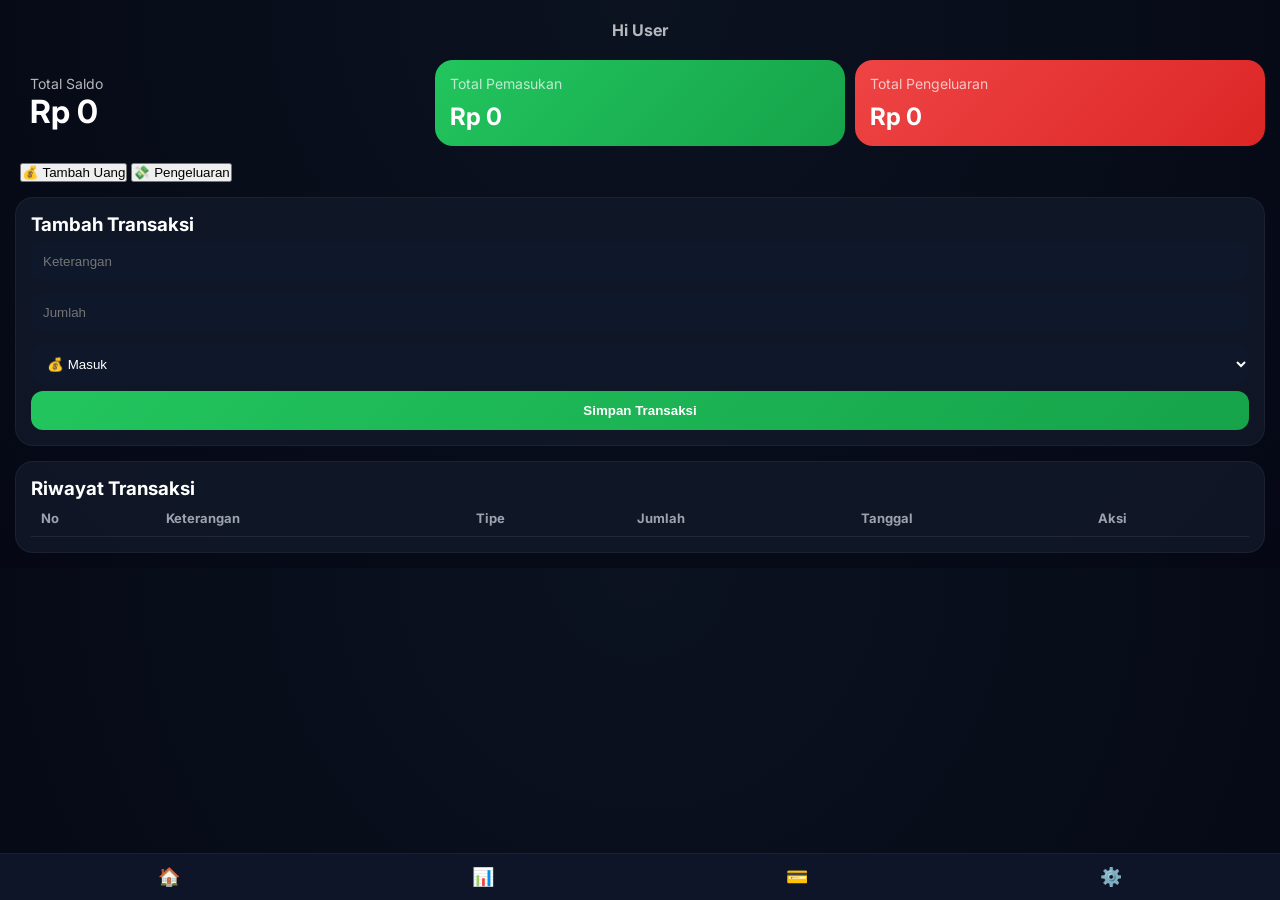
==== cash-flow.html @ ba5b5140 "edit index" ====
<!DOCTYPE html>
<html lang="en">
<head>
    <meta charset="UTF-8">
    <meta name="viewport" content="width=device-width, initial-scale=1.0">
    <title>Cash Flow Pro</title>

    <link rel="stylesheet" href="cash-flow.css">

    <link href="https://fonts.googleapis.com/css2?family=Inter:wght@400;600;700&display=swap" rel="stylesheet">

</head>

<body>

<!-- TOP HEADER -->
<div class="top-bar">
    <h2 id="nama-user">Hi User</h2>
</div>

<!-- BALANCE CARD -->
    <!-- SUMMARY -->
<div class="summary-box">
    <div class="summary-card total"><p>Total Saldo</p>
        <h1 id="saldo">Rp 0</h1>

    </div>
    
    <div class="summary-card masuk"><p>Total Pemasukan</p>
        <h2 id="total-masuk">Rp 0</h2>

    </div>

    <div class="summary-card keluar"><p>Total Pengeluaran</p>
         <h2 id="total-keluar"> Rp 0</h2>

    </div>
    

</div> 

<!-- QUICK ACTION (FIXED UX) -->
<div class="quick-action">

    <button onclick="setMode('masuk')">
        💰 Tambah Uang
    </button>

    <button onclick="setMode('keluar')">
        💸 Pengeluaran
    </button>

</div>

<!-- FORM -->
<div class="card form-box">

    <h3 id="form-title">Tambah Transaksi</h3>

    <form id="cashForm">

        <input
            type="text"
            id="keterangan"
            placeholder="Keterangan"
            required
        >

        <input
            type="number"
            id="jumlah"
            placeholder="Jumlah"
            required
        >

        <select id="tipe">
            <option value="masuk">💰 Masuk</option>
            <option value="keluar">💸 Keluar</option>
        </select>

        <button type="submit">
            Simpan Transaksi
        </button>

    </form>

</div>

<!-- LIST -->
<div class="card list-box">

    <h3>Riwayat Transaksi</h3>

    <table>

        <thead>
            <tr>
                <th>No</th>
                <th>Keterangan</th>
                <th>Tipe</th>
                <th>Jumlah</th>
                <th>Tanggal</th>
                <th>Aksi</th>
            </tr>
        </thead>

        <tbody id="data-transaksi"></tbody>

    </table>

</div>

<!-- BOTTOM NAV -->
<div class="bottom-nav">

    <button id="home">🏠</button>
    <button>📊</button>
    <button>💳</button>
    <button>⚙️</button>

</div>

<script src="cash-flow.js"></script>

</body>
</html>
---- cash-flow.css ----
/* RESET */
* {
    margin: 0;
    padding: 0;
    box-sizing: border-box;
}

/* BODY */
body {
    font-family: 'Inter', sans-serif;
    background: radial-gradient(circle at top, #0b1220, #050814);
    color: white;
}

/* NAVBAR */
.navbar-container {
    background: rgba(255,255,255,0.04);
    backdrop-filter: blur(12px);
    padding: 12px;
    border-bottom: 1px solid rgba(255,255,255,0.05);
}

.navbar-ul {
    display: flex;
    justify-content: center;
    gap: 12px;
    list-style: none;
}

.navbar-li a {
    text-decoration: none;
    color: white;
    padding: 8px 14px;
    border-radius: 12px;
    transition: 0.3s;
}

.navbar-li a:hover {
    background: linear-gradient(135deg, #38bdf8, #2563eb);
    color: black;
}

/* CONTAINER */
.container {
    width: 95%;
    max-width: 520px;
    margin: auto;
    padding-bottom: 90px;
}

.top-bar {
    text-align: center;
    margin: 20px;
}
    }

.balance-card{
    margin-left: 20px
}

.quick-action{
    margin-left: 20px
}
/* USER */
#nama-user {
    margin: 15px;
    font-size: 16px;
    opacity: 0.7;
}

/* SALDO CARD */
.saldo {
    margin: 15px;
    padding: 22px;
    border-radius: 22px;
    background: linear-gradient(135deg, #2563eb, #1d4ed8);
    box-shadow: 0 10px 30px rgba(37, 99, 235, 0.3);
}
.total-masuk{
    margin: 15px;
    padding: 22px;
    border-radius: 22px;
    background: linear-gradient(135deg, #22c55e, #16a34a);
    box-shadow: 0 10px 30px rgba(34, 197, 94, 0.3);
}
.total-keluar{
    margin: 15px;
    padding: 22px;
    border-radius: 22px;
    background: linear-gradient(135deg, #ef4444, #dc2626);
    box-shadow: 0 10px 30px rgba(239, 68, 68, 0.3);
}
.saldo h1 {
    font-size: 34px;
    margin-top: 10px;
}
/* SUMMARY */
.summary-box {
    display: flex;
    gap: 10px;
    margin: 15px;
}

.summary-card {
    flex: 1;
    padding: 15px;
    border-radius: 18px;
}

.summary-card p {
    opacity: 0.7;
    font-size: 14px;
}

.summary-card h2 {
    margin-top: 10px;
}

/* PEMASUKAN */
.masuk {
    background: linear-gradient(135deg,#22c55e,#16a34a);
}

/* PENGELUARAN */
.keluar {
    background: linear-gradient(135deg,#ef4444,#dc2626);
}

/* CARD GENERAL */
.card {
    margin: 15px;
    padding: 15px;
    background: rgba(17, 24, 39, 0.9);
    border-radius: 18px;
    border: 1px solid rgba(255,255,255,0.05);
}

/* FORM CARD */
.form-box input,
.form-box select {
    width: 100%;
    padding: 12px;
    margin: 6px 0;
    border-radius: 12px;
    border: none;
    outline: none;
    background: #0f172a;
    color: white;
}

/* MAIN BUTTON (SUBMIT ONLY) */
.form-box button {
    width: 100%;
    padding: 12px;
    border-radius: 12px;
    border: none;
    background: linear-gradient(135deg, #22c55e, #16a34a);
    color: white;
    font-weight: bold;
    cursor: pointer;
    transition: 0.3s;
}

.form-box button:hover {
    transform: translateY(-2px);
}

/* TABLE */
table {
    width: 100%;
    border-collapse: collapse;
    font-size: 13px;
}

th, td {
    padding: 10px;
    border-bottom: 1px solid rgba(255,255,255,0.08);
}

th {
    color: #9ca3af;
    text-align: left;
}

/* ACTION BUTTONS (FIX SEPARATE STYLE) */
td button {
    padding: 6px 10px;
    border-radius: 8px;
    border: none;
    font-size: 12px;
    margin: 2px;
    cursor: pointer;
}

/* DELETE */
td button:first-child {
    background: #ef4444;
    color: white;
}

/* EDIT */
td button:last-child {
    background: #3b82f6;
    color: white;
}

/* BOTTOM NAV */
.bottom-nav {
    position: fixed;
    bottom: 0;
    width: 100%;
    background: rgba(15, 23, 42, 0.95);
    backdrop-filter: blur(12px);
    display: flex;
    justify-content: space-around;
    padding: 12px;
    border-top: 1px solid rgba(255,255,255,0.05);
}

.bottom-nav button {
    background: none;
    border: none;
    color: white;
    font-size: 18px;
    transition: 0.2s;
    cursor: pointer;
}

.bottom-nav button:hover {
    transform: scale(1.2);
}

/* RESPONSIVE */
@media (max-width: 600px) {

    .saldo h1 {
        font-size: 28px;
    }

    .navbar-ul {
        flex-direction: column;
        text-align: center;
    }
}
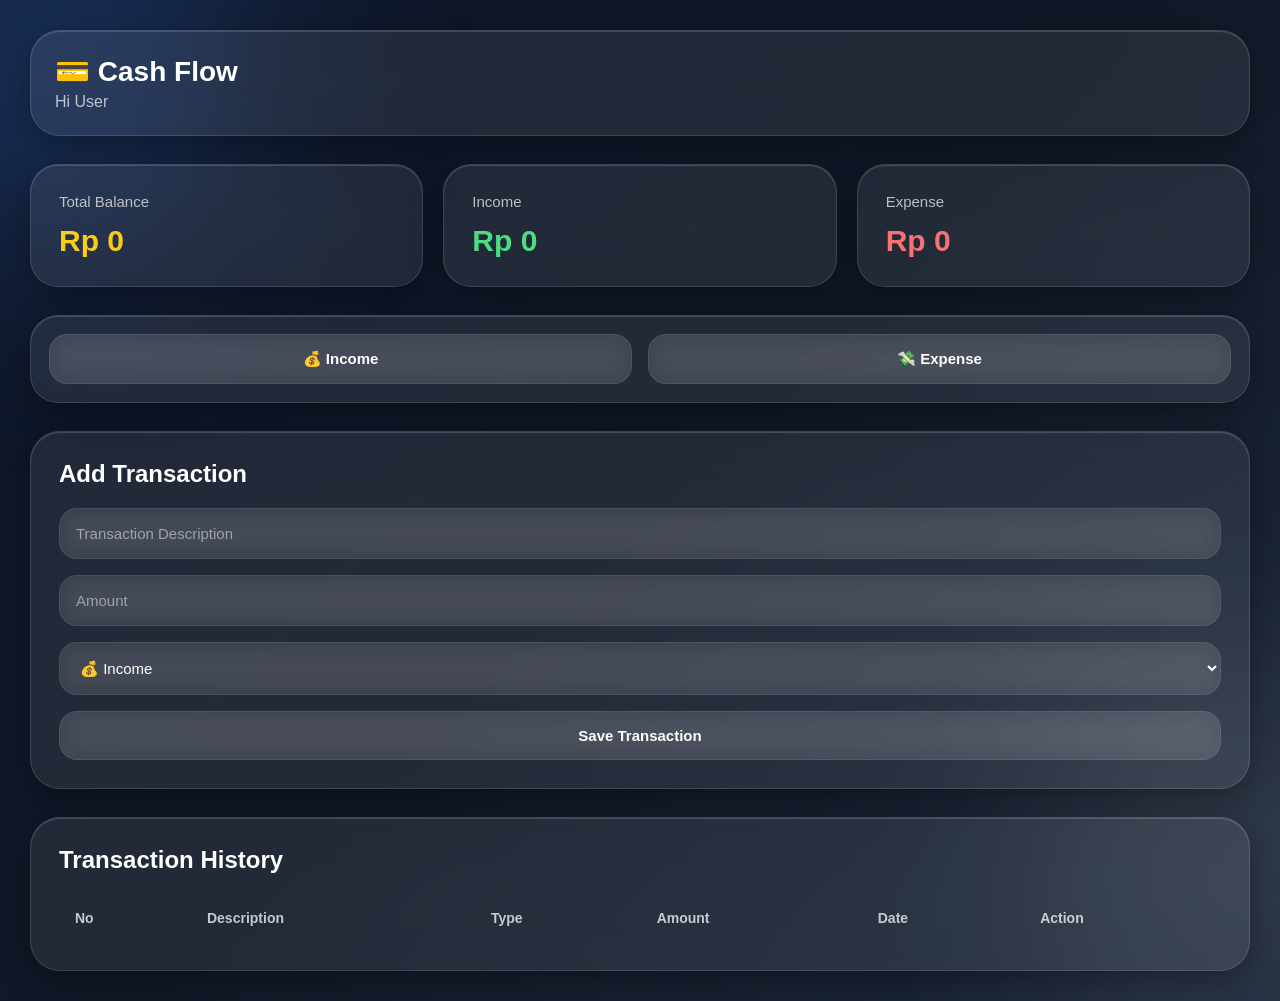
==== commit b9dae2ac: "ui" ====
--- a/cash-flow.html
+++ b/cash-flow.html
@@ -2,125 +2,192 @@
 <html lang="en">
 <head>
     <meta charset="UTF-8">
-    <meta name="viewport" content="width=device-width, initial-scale=1.0">
-    <title>Cash Flow Pro</title>
 
-    <link rel="stylesheet" href="cash-flow.css">
+    <meta
+        name="viewport"
+        content="width=device-width, initial-scale=1.0"
+    >
 
-    <link href="https://fonts.googleapis.com/css2?family=Inter:wght@400;600;700&display=swap" rel="stylesheet">
+    <title>Cash Flow</title>
+
+    <link
+        rel="stylesheet"
+        href="cash-flow.css"
+    >
+
+    <link
+        href="https://fonts.googleapis.com/css2?family=Inter:wght@400;500;600;700&display=swap"
+        rel="stylesheet"
+    >
 
 </head>
 
 <body>
 
-<!-- TOP HEADER -->
-<div class="top-bar">
-    <h2 id="nama-user">Hi User</h2>
-</div>
+    <!-- HEADER -->
+    <header class="top-bar">
 
-<!-- BALANCE CARD -->
+        <div>
+
+            <h2>
+                💳 Cash Flow
+            </h2>
+
+            <p id="nama-user">
+                Hi User
+            </p>
+
+        </div>
+
+    </header>
+
     <!-- SUMMARY -->
-<div class="summary-box">
-    <div class="summary-card total"><p>Total Saldo</p>
-        <h1 id="saldo">Rp 0</h1>
+    <section class="summary-box">
 
-    </div>
-    
-    <div class="summary-card masuk"><p>Total Pemasukan</p>
-        <h2 id="total-masuk">Rp 0</h2>
+        <div class="summary-card total">
 
-    </div>
+            <p>Total Balance</p>
 
-    <div class="summary-card keluar"><p>Total Pengeluaran</p>
-         <h2 id="total-keluar"> Rp 0</h2>
+            <h1 id="saldo">
+                Rp 0
+            </h1>
 
-    </div>
-    
+        </div>
 
-</div> 
+        <div class="summary-card masuk">
 
-<!-- QUICK ACTION (FIXED UX) -->
-<div class="quick-action">
+            <p>Income</p>
 
-    <button onclick="setMode('masuk')">
-        💰 Tambah Uang
-    </button>
+            <h2 id="total-masuk">
+                Rp 0
+            </h2>
 
-    <button onclick="setMode('keluar')">
-        💸 Pengeluaran
-    </button>
+        </div>
 
-</div>
+        <div class="summary-card keluar">
 
-<!-- FORM -->
-<div class="card form-box">
+            <p>Expense</p>
 
-    <h3 id="form-title">Tambah Transaksi</h3>
+            <h2 id="total-keluar">
+                Rp 0
+            </h2>
 
-    <form id="cashForm">
+        </div>
 
-        <input
-            type="text"
-            id="keterangan"
-            placeholder="Keterangan"
-            required
+    </section>
+
+    <!-- ACTION -->
+    <section class="quick-action">
+
+        <button
+            onclick="setMode('masuk')"
         >
-
-        <input
-            type="number"
-            id="jumlah"
-            placeholder="Jumlah"
-            required
-        >
-
-        <select id="tipe">
-            <option value="masuk">💰 Masuk</option>
-            <option value="keluar">💸 Keluar</option>
-        </select>
-
-        <button type="submit">
-            Simpan Transaksi
+            💰 Income
         </button>
 
-    </form>
+        <button
+            onclick="setMode('keluar')"
+        >
+            💸 Expense
+        </button>
 
-</div>
+    </section>
 
-<!-- LIST -->
-<div class="card list-box">
+    <!-- FORM -->
+    <section class="card form-box">
 
-    <h3>Riwayat Transaksi</h3>
+        <div class="form-header">
 
-    <table>
+            <h3 id="form-title">
+                Add Transaction
+            </h3>
 
-        <thead>
-            <tr>
-                <th>No</th>
-                <th>Keterangan</th>
-                <th>Tipe</th>
-                <th>Jumlah</th>
-                <th>Tanggal</th>
-                <th>Aksi</th>
-            </tr>
-        </thead>
+        </div>
 
-        <tbody id="data-transaksi"></tbody>
+        <form id="cashForm">
 
-    </table>
+            <input
+                type="text"
+                id="keterangan"
+                placeholder="Transaction Description"
+                required
+            >
 
-</div>
+            <input
+                type="number"
+                id="jumlah"
+                placeholder="Amount"
+                required
+            >
 
-<!-- BOTTOM NAV -->
-<div class="bottom-nav">
+            <select id="tipe">
 
-    <button id="home">🏠</button>
-    <button>📊</button>
-    <button>💳</button>
-    <button>⚙️</button>
+                <option value="masuk">
+                    💰 Income
+                </option>
 
-</div>
+                <option value="keluar">
+                    💸 Expense
+                </option>
 
-<script src="cash-flow.js"></script>
+            </select>
+
+            <button type="submit">
+
+                Save Transaction
+
+            </button>
+
+        </form>
+
+    </section>
+
+    <!-- HISTORY -->
+    <section class="card list-box">
+
+        <div class="list-header">
+
+            <h3>
+                Transaction History
+            </h3>
+
+        </div>
+
+        <div class="table-wrapper">
+
+            <table>
+
+                <thead>
+
+                    <tr>
+
+                        <th>No</th>
+
+                        <th>Description</th>
+
+                        <th>Type</th>
+
+                        <th>Amount</th>
+
+                        <th>Date</th>
+
+                        <th>Action</th>
+
+                    </tr>
+
+                </thead>
+
+                <tbody id="data-transaksi">
+
+                </tbody>
+
+            </table>
+
+        </div>
+
+    </section>
+
+    <script src="cash-flow.js"></script>
 
 </body>
 </html>
--- a/cash-flow.css
+++ b/cash-flow.css
@@ -1,244 +1,415 @@
 /* RESET */
-* {
-    margin: 0;
-    padding: 0;
-    box-sizing: border-box;
+*{
+    margin:0;
+    padding:0;
+    box-sizing:border-box;
 }
 
 /* BODY */
-body {
-    font-family: 'Inter', sans-serif;
-    background: radial-gradient(circle at top, #0b1220, #050814);
-    color: white;
-}
-
-/* NAVBAR */
-.navbar-container {
-    background: rgba(255,255,255,0.04);
-    backdrop-filter: blur(12px);
-    padding: 12px;
-    border-bottom: 1px solid rgba(255,255,255,0.05);
-}
-
-.navbar-ul {
-    display: flex;
-    justify-content: center;
-    gap: 12px;
-    list-style: none;
-}
-
-.navbar-li a {
-    text-decoration: none;
-    color: white;
-    padding: 8px 14px;
-    border-radius: 12px;
-    transition: 0.3s;
-}
-
-.navbar-li a:hover {
-    background: linear-gradient(135deg, #38bdf8, #2563eb);
-    color: black;
-}
-
-/* CONTAINER */
-.container {
-    width: 95%;
-    max-width: 520px;
-    margin: auto;
-    padding-bottom: 90px;
-}
-
-.top-bar {
-    text-align: center;
-    margin: 20px;
-}
+body{
+
+    min-height:100vh;
+
+    padding:30px;
+
+    font-family:
+        -apple-system,
+        BlinkMacSystemFont,
+        "SF Pro Display",
+        sans-serif;
+
+    background:
+        linear-gradient(
+            135deg,
+            #0f172a,
+            #111827,
+            #1e293b
+        );
+
+    color:white;
+
+    overflow-x:hidden;
+
+    position:relative;
+}
+
+/* GLOW EFFECT */
+body::before{
+
+    content:"";
+
+    position:fixed;
+
+    width:350px;
+    height:350px;
+
+    background:
+        rgba(59,130,246,0.30);
+
+    border-radius:50%;
+
+    filter:blur(120px);
+
+    top:-120px;
+    left:-120px;
+
+    z-index:-1;
+}
+
+body::after{
+
+    content:"";
+
+    position:fixed;
+
+    width:350px;
+    height:350px;
+
+    background:
+        rgba(255,255,255,0.12);
+
+    border-radius:50%;
+
+    filter:blur(120px);
+
+    bottom:-120px;
+    right:-120px;
+
+    z-index:-1;
+}
+
+/* GLASS CARD */
+.card,
+.summary-card,
+.top-bar,
+.quick-action{
+
+    background:
+        rgba(255,255,255,0.08);
+
+    backdrop-filter:blur(22px);
+    -webkit-backdrop-filter:blur(22px);
+
+    border:
+        1px solid rgba(255,255,255,0.12);
+
+    box-shadow:
+        0 8px 32px rgba(0,0,0,0.35),
+        inset 0 1px 1px rgba(255,255,255,0.18);
+}
+
+/* TOP BAR */
+.top-bar{
+
+    padding:24px;
+
+    border-radius:30px;
+
+    margin-bottom:28px;
+}
+
+.top-bar h2{
+
+    font-size:28px;
+
+    font-weight:700;
+
+    margin-bottom:5px;
+}
+
+.top-bar p{
+
+    color:
+        rgba(255,255,255,0.7);
+}
+
+/* SUMMARY */
+.summary-box{
+
+    display:grid;
+
+    grid-template-columns:
+        repeat(auto-fit,minmax(220px,1fr));
+
+    gap:20px;
+
+    margin-bottom:28px;
+}
+
+.summary-card{
+
+    padding:28px;
+
+    border-radius:28px;
+
+    transition:0.3s;
+}
+
+.summary-card:hover{
+
+    transform:
+        translateY(-5px);
+}
+
+.summary-card p{
+
+    font-size:15px;
+
+    color:
+        rgba(255,255,255,0.7);
+
+    margin-bottom:14px;
+}
+
+.summary-card h1,
+.summary-card h2{
+
+    font-size:30px;
+
+    font-weight:700;
+}
+
+.total h1{
+
+    color:#facc15;
+}
+
+.masuk h2{
+
+    color:#4ade80;
+}
+
+.keluar h2{
+
+    color:#f87171;
+}
+
+/* QUICK ACTION */
+.quick-action{
+
+    padding:18px;
+
+    border-radius:28px;
+
+    display:flex;
+
+    gap:16px;
+
+    margin-bottom:28px;
+}
+
+/* BUTTON */
+button{
+
+    flex:1;
+
+    border:none;
+
+    cursor:pointer;
+
+    padding:15px;
+
+    border-radius:18px;
+
+    font-size:15px;
+
+    font-weight:600;
+
+    color:white;
+
+    background:
+        rgba(255,255,255,0.10);
+
+    backdrop-filter:blur(12px);
+
+    transition:0.3s;
+
+    border:
+        1px solid rgba(255,255,255,0.08);
+}
+
+button:hover{
+
+    transform:
+        translateY(-3px);
+
+    background:
+        rgba(255,255,255,0.16);
+
+    box-shadow:
+        0 8px 18px rgba(255,255,255,0.08);
+}
+
+/* FORM */
+.form-box{
+
+    padding:28px;
+
+    border-radius:30px;
+
+    margin-bottom:28px;
+}
+
+.form-header{
+
+    margin-bottom:20px;
+}
+
+.form-header h3{
+
+    font-size:24px;
+
+    font-weight:700;
+}
+
+form{
+
+    display:flex;
+
+    flex-direction:column;
+
+    gap:16px;
+}
+
+/* INPUT */
+input,
+select{
+
+    width:100%;
+
+    padding:16px;
+
+    border:none;
+
+    outline:none;
+
+    border-radius:18px;
+
+    font-size:15px;
+
+    color:white;
+
+    background:
+        rgba(255,255,255,0.08);
+
+    border:
+        1px solid rgba(255,255,255,0.08);
+
+    backdrop-filter:blur(10px);
+
+    transition:0.3s;
+}
+
+input::placeholder{
+
+    color:
+        rgba(255,255,255,0.5);
+}
+
+input:focus,
+select:focus{
+
+    border:
+        1px solid rgba(255,255,255,0.25);
+
+    background:
+        rgba(255,255,255,0.12);
+}
+
+select option{
+
+    background:#111827;
+}
+
+/* TABLE */
+.list-box{
+
+    padding:28px;
+
+    border-radius:30px;
+}
+
+.list-header{
+
+    margin-bottom:20px;
+}
+
+.list-header h3{
+
+    font-size:24px;
+}
+
+.table-wrapper{
+
+    overflow-x:auto;
+}
+
+table{
+
+    width:100%;
+
+    border-collapse:collapse;
+}
+
+th{
+
+    text-align:left;
+
+    padding:16px;
+
+    font-size:14px;
+
+    color:
+        rgba(255,255,255,0.75);
+}
+
+td{
+
+    padding:16px;
+
+    border-top:
+        1px solid rgba(255,255,255,0.08);
+
+    color:
+        rgba(255,255,255,0.9);
+}
+
+/* ACTION BUTTON */
+td button{
+
+    padding:10px 14px;
+
+    font-size:13px;
+
+    margin-right:8px;
+}
+
+/* MOBILE */
+@media(max-width:768px){
+
+    body{
+
+        padding:18px;
     }
 
-.balance-card{
-    margin-left: 20px
-}
-
-.quick-action{
-    margin-left: 20px
-}
-/* USER */
-#nama-user {
-    margin: 15px;
-    font-size: 16px;
-    opacity: 0.7;
-}
-
-/* SALDO CARD */
-.saldo {
-    margin: 15px;
-    padding: 22px;
-    border-radius: 22px;
-    background: linear-gradient(135deg, #2563eb, #1d4ed8);
-    box-shadow: 0 10px 30px rgba(37, 99, 235, 0.3);
-}
-.total-masuk{
-    margin: 15px;
-    padding: 22px;
-    border-radius: 22px;
-    background: linear-gradient(135deg, #22c55e, #16a34a);
-    box-shadow: 0 10px 30px rgba(34, 197, 94, 0.3);
-}
-.total-keluar{
-    margin: 15px;
-    padding: 22px;
-    border-radius: 22px;
-    background: linear-gradient(135deg, #ef4444, #dc2626);
-    box-shadow: 0 10px 30px rgba(239, 68, 68, 0.3);
-}
-.saldo h1 {
-    font-size: 34px;
-    margin-top: 10px;
-}
-/* SUMMARY */
-.summary-box {
-    display: flex;
-    gap: 10px;
-    margin: 15px;
-}
-
-.summary-card {
-    flex: 1;
-    padding: 15px;
-    border-radius: 18px;
-}
-
-.summary-card p {
-    opacity: 0.7;
-    font-size: 14px;
-}
-
-.summary-card h2 {
-    margin-top: 10px;
-}
-
-/* PEMASUKAN */
-.masuk {
-    background: linear-gradient(135deg,#22c55e,#16a34a);
-}
-
-/* PENGELUARAN */
-.keluar {
-    background: linear-gradient(135deg,#ef4444,#dc2626);
-}
-
-/* CARD GENERAL */
-.card {
-    margin: 15px;
-    padding: 15px;
-    background: rgba(17, 24, 39, 0.9);
-    border-radius: 18px;
-    border: 1px solid rgba(255,255,255,0.05);
-}
-
-/* FORM CARD */
-.form-box input,
-.form-box select {
-    width: 100%;
-    padding: 12px;
-    margin: 6px 0;
-    border-radius: 12px;
-    border: none;
-    outline: none;
-    background: #0f172a;
-    color: white;
-}
-
-/* MAIN BUTTON (SUBMIT ONLY) */
-.form-box button {
-    width: 100%;
-    padding: 12px;
-    border-radius: 12px;
-    border: none;
-    background: linear-gradient(135deg, #22c55e, #16a34a);
-    color: white;
-    font-weight: bold;
-    cursor: pointer;
-    transition: 0.3s;
-}
-
-.form-box button:hover {
-    transform: translateY(-2px);
-}
-
-/* TABLE */
-table {
-    width: 100%;
-    border-collapse: collapse;
-    font-size: 13px;
-}
-
-th, td {
-    padding: 10px;
-    border-bottom: 1px solid rgba(255,255,255,0.08);
-}
-
-th {
-    color: #9ca3af;
-    text-align: left;
-}
-
-/* ACTION BUTTONS (FIX SEPARATE STYLE) */
-td button {
-    padding: 6px 10px;
-    border-radius: 8px;
-    border: none;
-    font-size: 12px;
-    margin: 2px;
-    cursor: pointer;
-}
-
-/* DELETE */
-td button:first-child {
-    background: #ef4444;
-    color: white;
-}
-
-/* EDIT */
-td button:last-child {
-    background: #3b82f6;
-    color: white;
-}
-
-/* BOTTOM NAV */
-.bottom-nav {
-    position: fixed;
-    bottom: 0;
-    width: 100%;
-    background: rgba(15, 23, 42, 0.95);
-    backdrop-filter: blur(12px);
-    display: flex;
-    justify-content: space-around;
-    padding: 12px;
-    border-top: 1px solid rgba(255,255,255,0.05);
-}
-
-.bottom-nav button {
-    background: none;
-    border: none;
-    color: white;
-    font-size: 18px;
-    transition: 0.2s;
-    cursor: pointer;
-}
-
-.bottom-nav button:hover {
-    transform: scale(1.2);
-}
-
-/* RESPONSIVE */
-@media (max-width: 600px) {
-
-    .saldo h1 {
-        font-size: 28px;
+    .summary-box{
+
+        grid-template-columns:1fr;
     }
 
-    .navbar-ul {
-        flex-direction: column;
-        text-align: center;
+    .quick-action{
+
+        flex-direction:column;
     }
+
+    table{
+
+        min-width:700px;
+    }
+
+    .top-bar h2{
+
+        font-size:24px;
+    }
+
 }
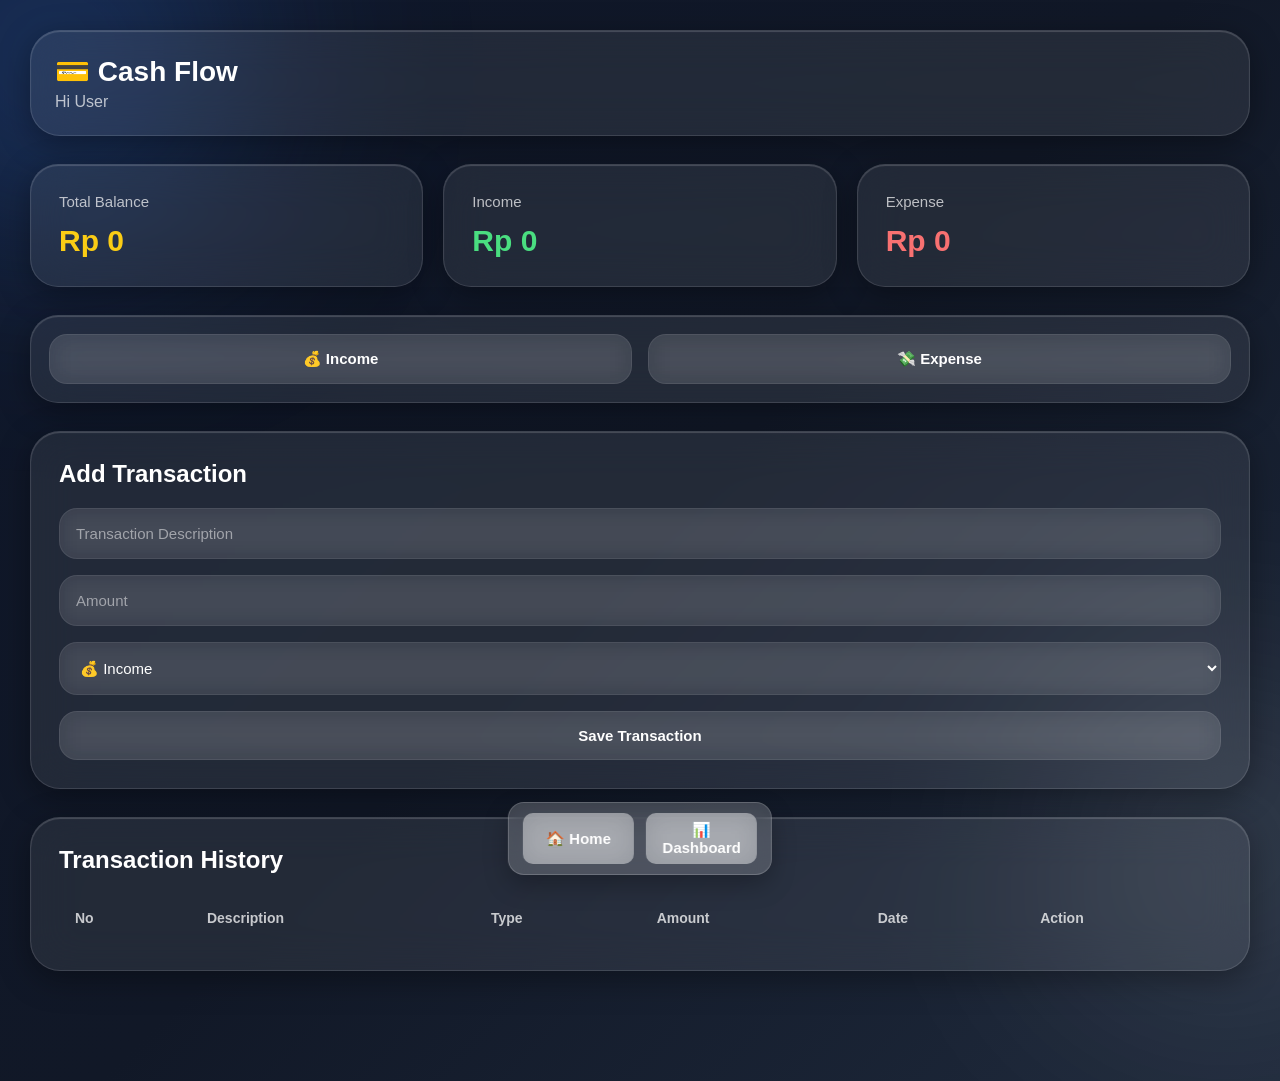
==== commit 02716121: "edit ui" ====
--- a/cash-flow.html
+++ b/cash-flow.html
@@ -2,24 +2,12 @@
 <html lang="en">
 <head>
     <meta charset="UTF-8">
-
-    <meta
-        name="viewport"
-        content="width=device-width, initial-scale=1.0"
-    >
-
+    <meta name="viewport" content="width=device-width, initial-scale=1.0">
     <title>Cash Flow</title>
 
-    <link
-        rel="stylesheet"
-        href="cash-flow.css"
-    >
+    <link rel="stylesheet" href="cash-flow.css">
 
-    <link
-        href="https://fonts.googleapis.com/css2?family=Inter:wght@400;500;600;700&display=swap"
-        rel="stylesheet"
-    >
-
+    <link href="https://fonts.googleapis.com/css2?family=Inter:wght@400;500;600;700&display=swap" rel="stylesheet">
 </head>
 
 <body>
@@ -28,16 +16,11 @@
     <header class="top-bar">
 
         <div>
+            <h2>💳 Cash Flow</h2>
+            <p id="nama-user">Hi User</p>
+        </div>
 
-            <h2>
-                💳 Cash Flow
-            </h2>
-
-            <p id="nama-user">
-                Hi User
-            </p>
-
-        </div>
+                </div>
 
     </header>
 
@@ -45,33 +28,18 @@
     <section class="summary-box">
 
         <div class="summary-card total">
-
             <p>Total Balance</p>
-
-            <h1 id="saldo">
-                Rp 0
-            </h1>
-
+            <h1 id="saldo">Rp 0</h1>
         </div>
 
         <div class="summary-card masuk">
-
             <p>Income</p>
-
-            <h2 id="total-masuk">
-                Rp 0
-            </h2>
-
+            <h2 id="total-masuk">Rp 0</h2>
         </div>
 
         <div class="summary-card keluar">
-
             <p>Expense</p>
-
-            <h2 id="total-keluar">
-                Rp 0
-            </h2>
-
+            <h2 id="total-keluar">Rp 0</h2>
         </div>
 
     </section>
@@ -79,17 +47,8 @@
     <!-- ACTION -->
     <section class="quick-action">
 
-        <button
-            onclick="setMode('masuk')"
-        >
-            💰 Income
-        </button>
-
-        <button
-            onclick="setMode('keluar')"
-        >
-            💸 Expense
-        </button>
+        <button onclick="setMode('masuk')">💰 Income</button>
+        <button onclick="setMode('keluar')">💸 Expense</button>
 
     </section>
 
@@ -97,46 +56,21 @@
     <section class="card form-box">
 
         <div class="form-header">
-
-            <h3 id="form-title">
-                Add Transaction
-            </h3>
-
+            <h3 id="form-title">Add Transaction</h3>
         </div>
 
         <form id="cashForm">
 
-            <input
-                type="text"
-                id="keterangan"
-                placeholder="Transaction Description"
-                required
-            >
+            <input type="text" id="keterangan" placeholder="Transaction Description" required>
 
-            <input
-                type="number"
-                id="jumlah"
-                placeholder="Amount"
-                required
-            >
+            <input type="number" id="jumlah" placeholder="Amount" required>
 
             <select id="tipe">
-
-                <option value="masuk">
-                    💰 Income
-                </option>
-
-                <option value="keluar">
-                    💸 Expense
-                </option>
-
+                <option value="masuk">💰 Income</option>
+                <option value="keluar">💸 Expense</option>
             </select>
 
-            <button type="submit">
-
-                Save Transaction
-
-            </button>
+            <button type="submit">Save Transaction</button>
 
         </form>
 
@@ -146,40 +80,24 @@
     <section class="card list-box">
 
         <div class="list-header">
-
-            <h3>
-                Transaction History
-            </h3>
-
+            <h3>Transaction History</h3>
         </div>
 
         <div class="table-wrapper">
 
             <table>
-
                 <thead>
-
                     <tr>
-
                         <th>No</th>
-
                         <th>Description</th>
-
                         <th>Type</th>
-
                         <th>Amount</th>
-
                         <th>Date</th>
-
                         <th>Action</th>
-
                     </tr>
-
                 </thead>
 
-                <tbody id="data-transaksi">
-
-                </tbody>
+                <tbody id="data-transaksi"></tbody>
 
             </table>
 
@@ -189,5 +107,39 @@
 
     <script src="cash-flow.js"></script>
 
+    <!-- NAV SCRIPT -->
+    <script>
+        function goHome() {
+            // kalau pakai GitHub Pages
+            window.location.href = "./index.html";
+        }
+
+        function goDashboard() {
+            // ganti kalau file dashboard kamu beda
+            window.location.href = "./dashboard.html";
+        }
+    </script>
+<!-- BOTTOM NAVIGATION -->
+<div class="bottom-nav">
+
+    <button onclick="goHome()">
+        🏠 Home
+    </button>
+
+    <button onclick="goDashboard()">
+        📊 Dashboard
+    </button>
+
+</div>
+
+<script>
+function goHome() {
+    window.location.href = "./index.html";
+}
+
+function goDashboard() {
+    window.location.href = "./dashboard.html";
+}
+</script>
 </body>
 </html>
--- a/cash-flow.css
+++ b/cash-flow.css
@@ -11,6 +11,7 @@
     min-height:100vh;
 
     padding:30px;
+    padding-bottom:110px; /* 🔥 FIX: ruang untuk bottom nav */
 
     font-family:
         -apple-system,
@@ -146,17 +147,14 @@
 }
 
 .summary-card:hover{
-
-    transform:
-        translateY(-5px);
+    transform:translateY(-5px);
 }
 
 .summary-card p{
 
     font-size:15px;
 
-    color:
-        rgba(255,255,255,0.7);
+    color:rgba(255,255,255,0.7);
 
     margin-bottom:14px;
 }
@@ -169,20 +167,9 @@
     font-weight:700;
 }
 
-.total h1{
-
-    color:#facc15;
-}
-
-.masuk h2{
-
-    color:#4ade80;
-}
-
-.keluar h2{
-
-    color:#f87171;
-}
+.total h1{ color:#facc15; }
+.masuk h2{ color:#4ade80; }
+.keluar h2{ color:#f87171; }
 
 /* QUICK ACTION */
 .quick-action{
@@ -198,7 +185,7 @@
     margin-bottom:28px;
 }
 
-/* BUTTON */
+/* BUTTON GLOBAL */
 button{
 
     flex:1;
@@ -217,27 +204,22 @@
 
     color:white;
 
-    background:
-        rgba(255,255,255,0.10);
+    background:rgba(255,255,255,0.10);
 
     backdrop-filter:blur(12px);
 
     transition:0.3s;
 
-    border:
-        1px solid rgba(255,255,255,0.08);
+    border:1px solid rgba(255,255,255,0.08);
 }
 
 button:hover{
 
-    transform:
-        translateY(-3px);
-
-    background:
-        rgba(255,255,255,0.16);
-
-    box-shadow:
-        0 8px 18px rgba(255,255,255,0.08);
+    transform:translateY(-3px);
+
+    background:rgba(255,255,255,0.16);
+
+    box-shadow:0 8px 18px rgba(255,255,255,0.08);
 }
 
 /* FORM */
@@ -251,23 +233,18 @@
 }
 
 .form-header{
-
     margin-bottom:20px;
 }
 
 .form-header h3{
-
     font-size:24px;
-
     font-weight:700;
 }
 
 form{
 
     display:flex;
-
     flex-direction:column;
-
     gap:16px;
 }
 
@@ -280,7 +257,6 @@
     padding:16px;
 
     border:none;
-
     outline:none;
 
     border-radius:18px;
@@ -289,11 +265,9 @@
 
     color:white;
 
-    background:
-        rgba(255,255,255,0.08);
-
-    border:
-        1px solid rgba(255,255,255,0.08);
+    background:rgba(255,255,255,0.08);
+
+    border:1px solid rgba(255,255,255,0.08);
 
     backdrop-filter:blur(10px);
 
@@ -301,23 +275,16 @@
 }
 
 input::placeholder{
-
-    color:
-        rgba(255,255,255,0.5);
+    color:rgba(255,255,255,0.5);
 }
 
 input:focus,
 select:focus{
-
-    border:
-        1px solid rgba(255,255,255,0.25);
-
-    background:
-        rgba(255,255,255,0.12);
+    border:1px solid rgba(255,255,255,0.25);
+    background:rgba(255,255,255,0.12);
 }
 
 select option{
-
     background:#111827;
 }
 
@@ -330,24 +297,19 @@
 }
 
 .list-header{
-
     margin-bottom:20px;
 }
 
 .list-header h3{
-
     font-size:24px;
 }
 
 .table-wrapper{
-
     overflow-x:auto;
 }
 
 table{
-
     width:100%;
-
     border-collapse:collapse;
 }
 
@@ -359,57 +321,99 @@
 
     font-size:14px;
 
-    color:
-        rgba(255,255,255,0.75);
+    color:rgba(255,255,255,0.75);
 }
 
 td{
 
     padding:16px;
 
-    border-top:
-        1px solid rgba(255,255,255,0.08);
-
-    color:
-        rgba(255,255,255,0.9);
+    border-top:1px solid rgba(255,255,255,0.08);
+
+    color:rgba(255,255,255,0.9);
 }
 
 /* ACTION BUTTON */
 td button{
-
     padding:10px 14px;
-
     font-size:13px;
-
     margin-right:8px;
+}
+
+/* BOTTOM NAVIGATION */
+.bottom-nav {
+
+    position: fixed;
+
+    bottom: 25px; /* 🔥 dinaikkan */
+
+    left: 50%;
+
+    transform: translateX(-50%);
+
+    display: flex;
+
+    gap: 12px;
+
+    padding: 10px 14px;
+
+    background: rgba(255, 255, 255, 0.18);
+
+    backdrop-filter: blur(14px);
+    -webkit-backdrop-filter: blur(14px);
+
+    border-radius: 16px;
+
+    border: 1px solid rgba(255, 255, 255, 0.18);
+
+    box-shadow: 0 10px 25px rgba(0, 0, 0, 0.25);
+
+    z-index: 999; /* 🔥 penting */
+}
+
+.bottom-nav button {
+
+    padding: 8px 14px;
+
+    border: none;
+
+    border-radius: 10px;
+
+    cursor: pointer;
+
+    background: rgba(255, 255, 255, 0.4);
+
+    font-weight: 600;
+
+    transition: 0.2s;
+}
+
+.bottom-nav button:hover {
+    transform: translateY(-2px);
+    background: rgba(255, 255, 255, 0.7);
 }
 
 /* MOBILE */
 @media(max-width:768px){
 
     body{
-
         padding:18px;
+        padding-bottom:120px; /* 🔥 fix mobile */
     }
 
     .summary-box{
-
         grid-template-columns:1fr;
     }
 
     .quick-action{
-
         flex-direction:column;
     }
 
     table{
-
         min-width:700px;
     }
 
     .top-bar h2{
-
         font-size:24px;
     }
-
 }
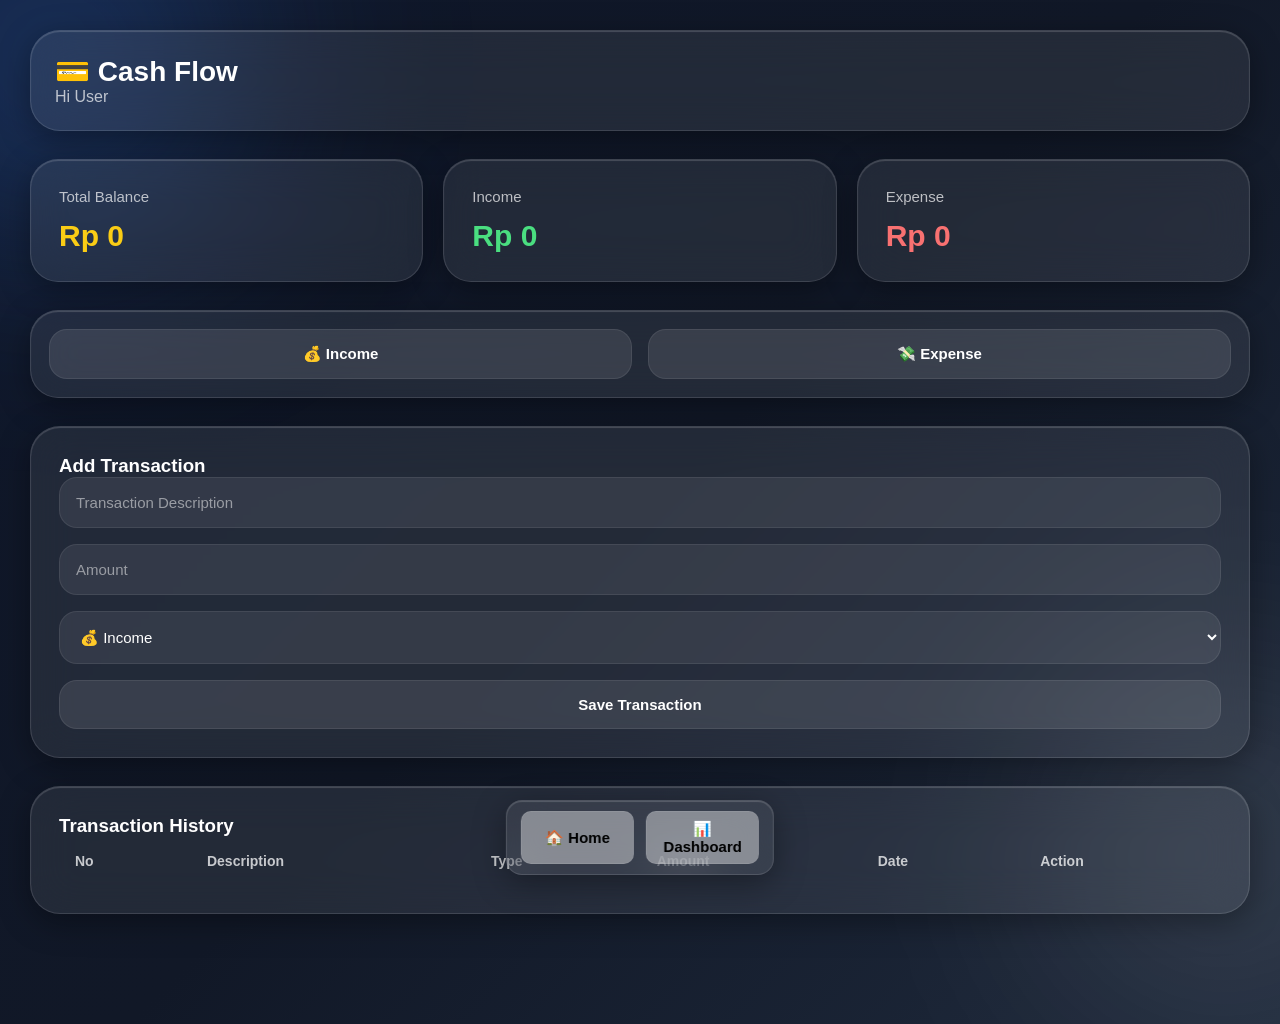
==== commit 1c5166ca: "1" ====
--- a/cash-flow.html
+++ b/cash-flow.html
@@ -113,11 +113,6 @@
             // kalau pakai GitHub Pages
             window.location.href = "./index.html";
         }
-
-        function goDashboard() {
-            // ganti kalau file dashboard kamu beda
-            window.location.href = "./dashboard.html";
-        }
     </script>
 <!-- BOTTOM NAVIGATION -->
 <div class="bottom-nav">
--- a/cash-flow.css
+++ b/cash-flow.css
@@ -1,419 +1,342 @@
 /* RESET */
-*{
-    margin:0;
-    padding:0;
-    box-sizing:border-box;
+* {
+    margin: 0;
+    padding: 0;
+    box-sizing: border-box;
 }
 
 /* BODY */
-body{
-
-    min-height:100vh;
-
-    padding:30px;
-    padding-bottom:110px; /* 🔥 FIX: ruang untuk bottom nav */
-
-    font-family:
-        -apple-system,
-        BlinkMacSystemFont,
-        "SF Pro Display",
-        sans-serif;
-
-    background:
-        linear-gradient(
-            135deg,
-            #0f172a,
-            #111827,
-            #1e293b
-        );
-
-    color:white;
-
-    overflow-x:hidden;
-
-    position:relative;
+body {
+    min-height: 100vh;
+    padding: 30px;
+    padding-bottom: 110px;
+
+    font-family: -apple-system, BlinkMacSystemFont, "SF Pro Display", sans-serif;
+
+    background: linear-gradient(135deg, #0f172a, #111827, #1e293b);
+    color: white;
+
+    overflow-x: hidden;
+    position: relative;
 }
 
 /* GLOW EFFECT */
-body::before{
-
-    content:"";
-
-    position:fixed;
-
-    width:350px;
-    height:350px;
-
-    background:
-        rgba(59,130,246,0.30);
-
-    border-radius:50%;
-
-    filter:blur(120px);
-
-    top:-120px;
-    left:-120px;
-
-    z-index:-1;
-}
-
-body::after{
-
-    content:"";
-
-    position:fixed;
-
-    width:350px;
-    height:350px;
-
-    background:
-        rgba(255,255,255,0.12);
-
-    border-radius:50%;
-
-    filter:blur(120px);
-
-    bottom:-120px;
-    right:-120px;
-
-    z-index:-1;
-}
-
-/* GLASS CARD */
-.card,
+body::before,
+body::after {
+    content: "";
+    position: fixed;
+    width: 350px;
+    height: 350px;
+    border-radius: 50%;
+    filter: blur(120px);
+    z-index: -1;
+}
+
+body::before {
+    background: rgba(59,130,246,0.30);
+    top: -120px;
+    left: -120px;
+}
+
+body::after {
+    background: rgba(255,255,255,0.12);
+    bottom: -120px;
+    right: -120px;
+}
+
+/* GLASS EFFECT GLOBAL */
+.top-bar,
 .summary-card,
+.quick-action,
+.form-box,
+.list-box,
+.bottom-nav {
+    background: rgba(255,255,255,0.08);
+    backdrop-filter: blur(22px);
+    -webkit-backdrop-filter: blur(22px);
+    border: 1px solid rgba(255,255,255,0.12);
+    box-shadow: 0 8px 32px rgba(0,0,0,0.35),
+                inset 0 1px 1px rgba(255,255,255,0.18);
+}
+
+/* TOP BAR */
+.top-bar {
+    padding: 24px;
+    border-radius: 30px;
+    margin-bottom: 28px;
+}
+
+.top-bar h2 {
+    font-size: 28px;
+    font-weight: 700;
+}
+
+.top-bar p {
+    color: rgba(255,255,255,0.7);
+}
+
+/* SUMMARY */
+.summary-box {
+    display: grid;
+    grid-template-columns: repeat(auto-fit, minmax(220px, 1fr));
+    gap: 20px;
+    margin-bottom: 28px;
+}
+
+.summary-card {
+    padding: 28px;
+    border-radius: 28px;
+    transition: 0.3s;
+}
+
+.summary-card:hover {
+    transform: translateY(-5px);
+}
+
+.summary-card p {
+    font-size: 15px;
+    color: rgba(255,255,255,0.7);
+    margin-bottom: 14px;
+}
+
+.summary-card h1,
+.summary-card h2 {
+    font-size: 30px;
+    font-weight: 700;
+}
+
+.total h1 { color: #facc15; }
+.masuk h2 { color: #4ade80; }
+.keluar h2 { color: #f87171; }
+
+/* QUICK ACTION */
+.quick-action {
+    padding: 18px;
+    border-radius: 28px;
+    display: flex;
+    gap: 16px;
+    margin-bottom: 28px;
+}
+
+/* FORM */
+.form-box {
+    padding: 28px;
+    border-radius: 30px;
+    margin-bottom: 28px;
+}
+
+/* LIST */
+.list-box {
+    padding: 28px;
+    border-radius: 30px;
+}
+
+/* BUTTON GLOBAL */
+button {
+    flex: 1;
+    border: none;
+    cursor: pointer;
+    padding: 15px;
+    border-radius: 18px;
+    font-size: 15px;
+    font-weight: 600;
+    color: white;
+    background: rgba(255,255,255,0.10);
+    transition: 0.3s;
+    border: 1px solid rgba(255,255,255,0.08);
+}
+
+button:hover {
+    transform: translateY(-3px);
+    background: rgba(255,255,255,0.16);
+}
+
+/* FORM ELEMENT */
+form {
+    display: flex;
+    flex-direction: column;
+    gap: 16px;
+}
+
+input,
+select {
+    width: 100%;
+    padding: 16px;
+    border-radius: 18px;
+    font-size: 15px;
+    color: white;
+    background: rgba(255,255,255,0.08);
+    border: 1px solid rgba(255,255,255,0.08);
+    outline: none;
+}
+
+input::placeholder {
+    color: rgba(255,255,255,0.5);
+}
+
+/* TABLE */
+.table-wrapper {
+    overflow-x: auto;
+}
+
+table {
+    width: 100%;
+    border-collapse: collapse;
+}
+
+th {
+    text-align: left;
+    padding: 16px;
+    font-size: 14px;
+    color: rgba(255,255,255,0.75);
+}
+
+td {
+    padding: 16px;
+    border-top: 1px solid rgba(255,255,255,0.08);
+}
+
+/* ACTION BUTTON TABLE */
+td button {
+    padding: 8px 12px;
+    font-size: 12px;
+    margin-right: 6px;
+}
+
+/* BOTTOM NAV */
+.bottom-nav {
+    position: fixed;
+    bottom: 25px;
+    left: 50%;
+    transform: translateX(-50%);
+    display: flex;
+    gap: 12px;
+    padding: 10px 14px;
+    border-radius: 16px;
+    z-index: 999;
+}
+
+.bottom-nav button {
+    background: rgba(255,255,255,0.4);
+    color: black;
+    padding: 8px 14px;
+    border-radius: 10px;
+}
+
+.bottom-nav button:hover {
+    background: rgba(255,255,255,0.7);
+}
+
+/* MOBILE */
+@media (max-width: 768px) {
+    body {
+        padding: 18px;
+        padding-bottom: 120px;
+    }
+
+    .summary-box {
+        grid-template-columns: 1fr;
+    }
+
+    .quick-action {
+        flex-direction: column;
+    }
+
+    table {
+        min-width: 700px;
+    }
+
+    .top-bar h2 {
+        font-size: 24px;
+    }
+}
+
+/* ========== ANIMASI ========== */
+
+/* 1. PAGE LOAD ANIMATION */
+body {
+    animation: pageFade 0.6s ease-out;
+}
+
+@keyframes pageFade {
+    from {
+        opacity: 0;
+        transform: scale(0.98);
+        filter: blur(6px);
+    }
+    to {
+        opacity: 1;
+        transform: scale(1);
+        filter: blur(0);
+    }
+}
+
+/* 2. FLOATING BACKGROUND GLOW */
+body::before {
+    animation: floatGlow1 8s ease-in-out infinite;
+}
+
+body::after {
+    animation: floatGlow2 10s ease-in-out infinite;
+}
+
+@keyframes floatGlow1 {
+    0%, 100% { transform: translate(0,0); }
+    50% { transform: translate(40px, 30px); }
+}
+
+@keyframes floatGlow2 {
+    0%, 100% { transform: translate(0,0); }
+    50% { transform: translate(-40px, -30px); }
+}
+
+/* 3. CARD MUNCUL ANIMASI */
 .top-bar,
-.quick-action{
-
-    background:
-        rgba(255,255,255,0.08);
-
-    backdrop-filter:blur(22px);
-    -webkit-backdrop-filter:blur(22px);
-
-    border:
-        1px solid rgba(255,255,255,0.12);
-
-    box-shadow:
-        0 8px 32px rgba(0,0,0,0.35),
-        inset 0 1px 1px rgba(255,255,255,0.18);
-}
-
-/* TOP BAR */
-.top-bar{
-
-    padding:24px;
-
-    border-radius:30px;
-
-    margin-bottom:28px;
-}
-
-.top-bar h2{
-
-    font-size:28px;
-
-    font-weight:700;
-
-    margin-bottom:5px;
-}
-
-.top-bar p{
-
-    color:
-        rgba(255,255,255,0.7);
-}
-
-/* SUMMARY */
-.summary-box{
-
-    display:grid;
-
-    grid-template-columns:
-        repeat(auto-fit,minmax(220px,1fr));
-
-    gap:20px;
-
-    margin-bottom:28px;
-}
-
-.summary-card{
-
-    padding:28px;
-
-    border-radius:28px;
-
-    transition:0.3s;
-}
-
-.summary-card:hover{
-    transform:translateY(-5px);
-}
-
-.summary-card p{
-
-    font-size:15px;
-
-    color:rgba(255,255,255,0.7);
-
-    margin-bottom:14px;
-}
-
-.summary-card h1,
-.summary-card h2{
-
-    font-size:30px;
-
-    font-weight:700;
-}
-
-.total h1{ color:#facc15; }
-.masuk h2{ color:#4ade80; }
-.keluar h2{ color:#f87171; }
-
-/* QUICK ACTION */
-.quick-action{
-
-    padding:18px;
-
-    border-radius:28px;
-
-    display:flex;
-
-    gap:16px;
-
-    margin-bottom:28px;
-}
-
-/* BUTTON GLOBAL */
-button{
-
-    flex:1;
-
-    border:none;
-
-    cursor:pointer;
-
-    padding:15px;
-
-    border-radius:18px;
-
-    font-size:15px;
-
-    font-weight:600;
-
-    color:white;
-
-    background:rgba(255,255,255,0.10);
-
-    backdrop-filter:blur(12px);
-
-    transition:0.3s;
-
-    border:1px solid rgba(255,255,255,0.08);
-}
-
-button:hover{
-
-    transform:translateY(-3px);
-
-    background:rgba(255,255,255,0.16);
-
-    box-shadow:0 8px 18px rgba(255,255,255,0.08);
-}
-
-/* FORM */
-.form-box{
-
-    padding:28px;
-
-    border-radius:30px;
-
-    margin-bottom:28px;
-}
-
-.form-header{
-    margin-bottom:20px;
-}
-
-.form-header h3{
-    font-size:24px;
-    font-weight:700;
-}
-
-form{
-
-    display:flex;
-    flex-direction:column;
-    gap:16px;
-}
-
-/* INPUT */
-input,
-select{
-
-    width:100%;
-
-    padding:16px;
-
-    border:none;
-    outline:none;
-
-    border-radius:18px;
-
-    font-size:15px;
-
-    color:white;
-
-    background:rgba(255,255,255,0.08);
-
-    border:1px solid rgba(255,255,255,0.08);
-
-    backdrop-filter:blur(10px);
-
-    transition:0.3s;
-}
-
-input::placeholder{
-    color:rgba(255,255,255,0.5);
-}
-
-input:focus,
-select:focus{
-    border:1px solid rgba(255,255,255,0.25);
-    background:rgba(255,255,255,0.12);
-}
-
-select option{
-    background:#111827;
-}
-
-/* TABLE */
-.list-box{
-
-    padding:28px;
-
-    border-radius:30px;
-}
-
-.list-header{
-    margin-bottom:20px;
-}
-
-.list-header h3{
-    font-size:24px;
-}
-
-.table-wrapper{
-    overflow-x:auto;
-}
-
-table{
-    width:100%;
-    border-collapse:collapse;
-}
-
-th{
-
-    text-align:left;
-
-    padding:16px;
-
-    font-size:14px;
-
-    color:rgba(255,255,255,0.75);
-}
-
-td{
-
-    padding:16px;
-
-    border-top:1px solid rgba(255,255,255,0.08);
-
-    color:rgba(255,255,255,0.9);
-}
-
-/* ACTION BUTTON */
-td button{
-    padding:10px 14px;
-    font-size:13px;
-    margin-right:8px;
-}
-
-/* BOTTOM NAVIGATION */
-.bottom-nav {
-
-    position: fixed;
-
-    bottom: 25px; /* 🔥 dinaikkan */
-
-    left: 50%;
-
-    transform: translateX(-50%);
-
-    display: flex;
-
-    gap: 12px;
-
-    padding: 10px 14px;
-
-    background: rgba(255, 255, 255, 0.18);
-
-    backdrop-filter: blur(14px);
-    -webkit-backdrop-filter: blur(14px);
-
-    border-radius: 16px;
-
-    border: 1px solid rgba(255, 255, 255, 0.18);
-
-    box-shadow: 0 10px 25px rgba(0, 0, 0, 0.25);
-
-    z-index: 999; /* 🔥 penting */
-}
-
-.bottom-nav button {
-
-    padding: 8px 14px;
-
-    border: none;
-
-    border-radius: 10px;
-
-    cursor: pointer;
-
-    background: rgba(255, 255, 255, 0.4);
-
-    font-weight: 600;
-
-    transition: 0.2s;
-}
-
-.bottom-nav button:hover {
-    transform: translateY(-2px);
-    background: rgba(255, 255, 255, 0.7);
-}
-
-/* MOBILE */
-@media(max-width:768px){
-
-    body{
-        padding:18px;
-        padding-bottom:120px; /* 🔥 fix mobile */
-    }
-
-    .summary-box{
-        grid-template-columns:1fr;
-    }
-
-    .quick-action{
-        flex-direction:column;
-    }
-
-    table{
-        min-width:700px;
-    }
-
-    .top-bar h2{
-        font-size:24px;
-    }
+.summary-card,
+.quick-action,
+.form-box,
+.list-box {
+    animation: cardIn 0.6s ease forwards;
+    opacity: 0;
+    transform: translateY(20px);
+}
+
+.top-bar { animation-delay: 0.1s; }
+.summary-card { animation-delay: 0.2s; }
+.quick-action { animation-delay: 0.3s; }
+.form-box { animation-delay: 0.4s; }
+.list-box { animation-delay: 0.5s; }
+
+@keyframes cardIn {
+    to {
+        opacity: 1;
+        transform: translateY(0);
+    }
+}
+
+/* 4. BUTTON PRESS EFFECT */
+button:active {
+    transform: scale(0.96);
+}
+
+/* 5. TABLE ROW ANIMATION */
+tbody tr {
+    animation: rowFade 0.4s ease;
+}
+
+@keyframes rowFade {
+    from {
+        opacity: 0;
+        transform: translateX(-10px);
+    }
+    to {
+        opacity: 1;
+        transform: translateX(0);
+    }
+}
+
+/* 6. HOVER CARD UPGRADE */
+.summary-card:hover {
+    transform: translateY(-6px) scale(1.01);
+    transition: 0.3s ease;
 }
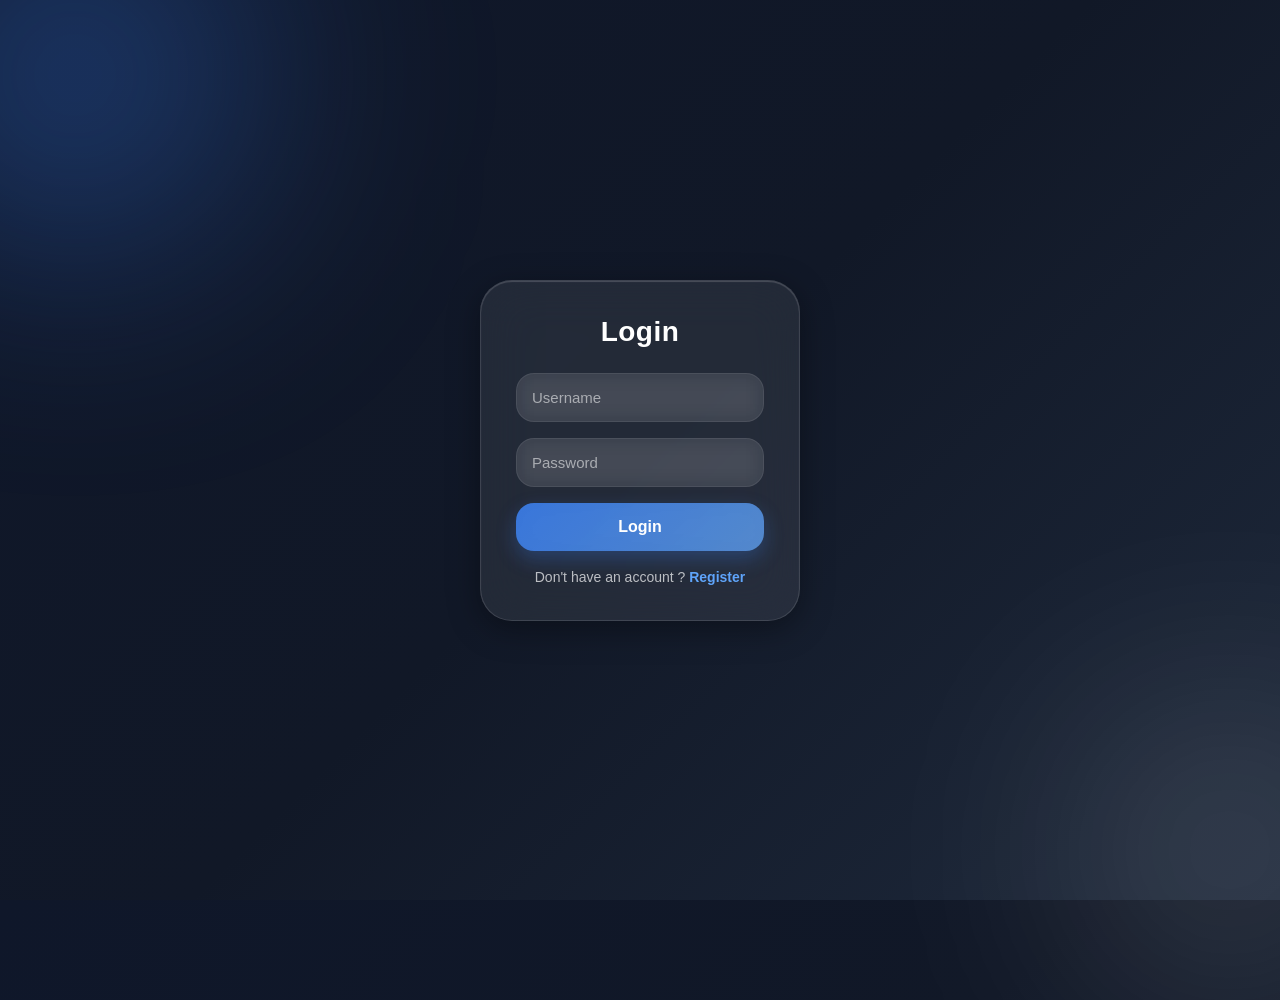
==== commit 4f5580a3: "edit js" ====
--- a/cash-flow.html
+++ b/cash-flow.html
@@ -133,7 +133,7 @@
 }
 
 function goDashboard() {
-    window.location.href = "./dashboard.html";
+    window.location.href = "./index.html";
 }
 </script>
 </body>
